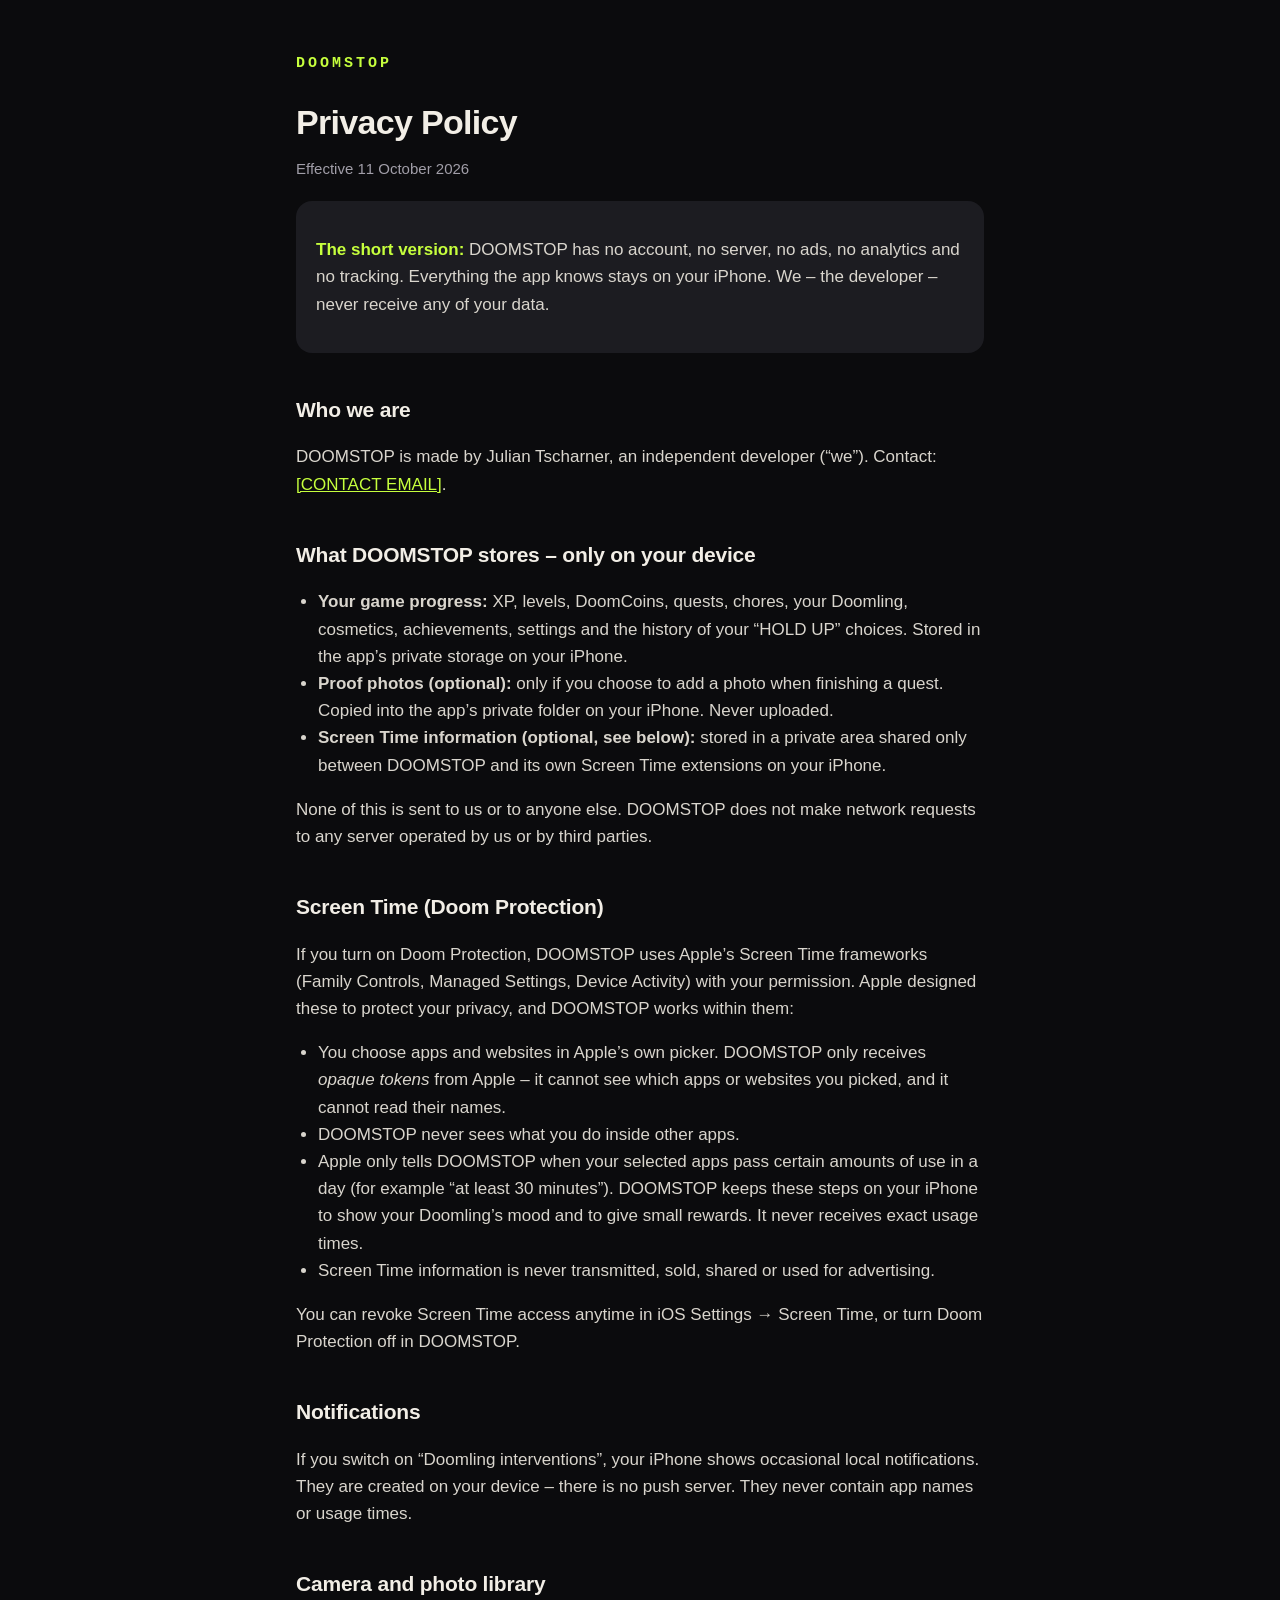
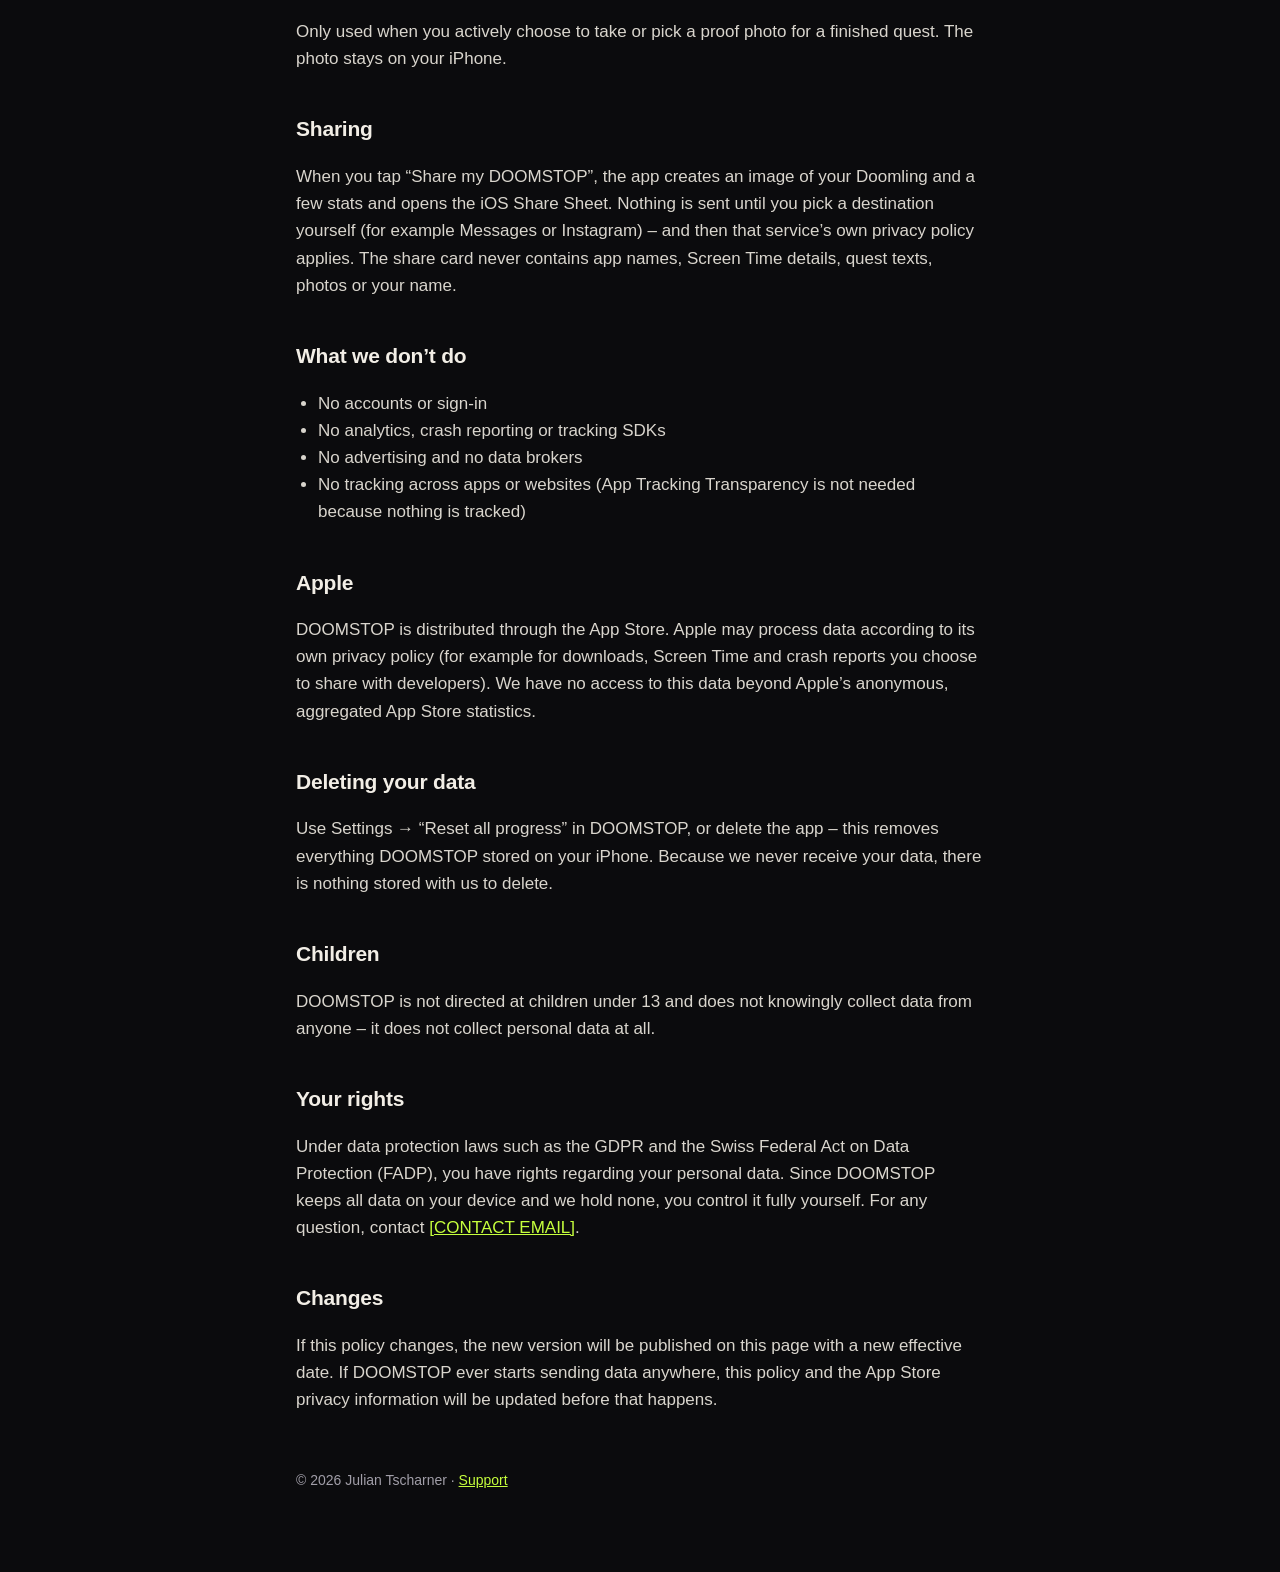
==== privacy.html @ 7f03ddbc "Publish DOOMSTOP site" ====
<!doctype html>
<html lang="en">
<head>
<meta charset="utf-8">
<meta name="viewport" content="width=device-width, initial-scale=1">
<title>DOOMSTOP – Privacy Policy</title>
<link rel="stylesheet" href="style.css">
</head>
<body>
<main>
<a class="logo" href="index.html">DOOMSTOP</a>
<h1>Privacy Policy</h1>
<p class="muted">Effective 11 October 2026</p>

<div class="card">
<p><strong>The short version:</strong> DOOMSTOP has no account, no server, no ads, no analytics and no tracking. Everything the app knows stays on your iPhone. We – the developer – never receive any of your data.</p>
</div>

<h2>Who we are</h2>
<p>DOOMSTOP is made by Julian Tscharner, an independent developer (“we”). Contact: <a href="mailto:[CONTACT EMAIL]">[CONTACT EMAIL]</a>.</p>

<h2>What DOOMSTOP stores – only on your device</h2>
<ul>
<li><strong>Your game progress:</strong> XP, levels, DoomCoins, quests, chores, your Doomling, cosmetics, achievements, settings and the history of your “HOLD UP” choices. Stored in the app’s private storage on your iPhone.</li>
<li><strong>Proof photos (optional):</strong> only if you choose to add a photo when finishing a quest. Copied into the app’s private folder on your iPhone. Never uploaded.</li>
<li><strong>Screen Time information (optional, see below):</strong> stored in a private area shared only between DOOMSTOP and its own Screen Time extensions on your iPhone.</li>
</ul>
<p>None of this is sent to us or to anyone else. DOOMSTOP does not make network requests to any server operated by us or by third parties.</p>

<h2>Screen Time (Doom Protection)</h2>
<p>If you turn on Doom Protection, DOOMSTOP uses Apple’s Screen Time frameworks (Family Controls, Managed Settings, Device Activity) with your permission. Apple designed these to protect your privacy, and DOOMSTOP works within them:</p>
<ul>
<li>You choose apps and websites in Apple’s own picker. DOOMSTOP only receives <em>opaque tokens</em> from Apple – it cannot see which apps or websites you picked, and it cannot read their names.</li>
<li>DOOMSTOP never sees what you do inside other apps.</li>
<li>Apple only tells DOOMSTOP when your selected apps pass certain amounts of use in a day (for example “at least 30 minutes”). DOOMSTOP keeps these steps on your iPhone to show your Doomling’s mood and to give small rewards. It never receives exact usage times.</li>
<li>Screen Time information is never transmitted, sold, shared or used for advertising.</li>
</ul>
<p>You can revoke Screen Time access anytime in iOS Settings → Screen Time, or turn Doom Protection off in DOOMSTOP.</p>

<h2>Notifications</h2>
<p>If you switch on “Doomling interventions”, your iPhone shows occasional local notifications. They are created on your device – there is no push server. They never contain app names or usage times.</p>

<h2>Camera and photo library</h2>
<p>Only used when you actively choose to take or pick a proof photo for a finished quest. The photo stays on your iPhone.</p>

<h2>Sharing</h2>
<p>When you tap “Share my DOOMSTOP”, the app creates an image of your Doomling and a few stats and opens the iOS Share Sheet. Nothing is sent until you pick a destination yourself (for example Messages or Instagram) – and then that service’s own privacy policy applies. The share card never contains app names, Screen Time details, quest texts, photos or your name.</p>

<h2>What we don’t do</h2>
<ul>
<li>No accounts or sign-in</li>
<li>No analytics, crash reporting or tracking SDKs</li>
<li>No advertising and no data brokers</li>
<li>No tracking across apps or websites (App Tracking Transparency is not needed because nothing is tracked)</li>
</ul>

<h2>Apple</h2>
<p>DOOMSTOP is distributed through the App Store. Apple may process data according to its own privacy policy (for example for downloads, Screen Time and crash reports you choose to share with developers). We have no access to this data beyond Apple’s anonymous, aggregated App Store statistics.</p>

<h2>Deleting your data</h2>
<p>Use Settings → “Reset all progress” in DOOMSTOP, or delete the app – this removes everything DOOMSTOP stored on your iPhone. Because we never receive your data, there is nothing stored with us to delete.</p>

<h2>Children</h2>
<p>DOOMSTOP is not directed at children under 13 and does not knowingly collect data from anyone – it does not collect personal data at all.</p>

<h2>Your rights</h2>
<p>Under data protection laws such as the GDPR and the Swiss Federal Act on Data Protection (FADP), you have rights regarding your personal data. Since DOOMSTOP keeps all data on your device and we hold none, you control it fully yourself. For any question, contact <a href="mailto:[CONTACT EMAIL]">[CONTACT EMAIL]</a>.</p>

<h2>Changes</h2>
<p>If this policy changes, the new version will be published on this page with a new effective date. If DOOMSTOP ever starts sending data anywhere, this policy and the App Store privacy information will be updated before that happens.</p>

<footer>© 2026 Julian Tscharner · <a href="support.html">Support</a></footer>
</main>
</body>
</html>
---- style.css ----
:root { --ink: #0B0B0D; --ink2: #1C1C21; --bone: #F2EEE6; --grey: #A19EA8; --lime: #C6FF3D; }
* { box-sizing: border-box; }
body { margin: 0; background: var(--ink); color: var(--bone); font: 17px/1.6 -apple-system, BlinkMacSystemFont, "SF Pro Text", "Segoe UI", Roboto, sans-serif; }
main { max-width: 720px; margin: 0 auto; padding: 48px 16px 80px; }
a { color: var(--lime); }
.logo { font: 800 15px/1 ui-monospace, Menlo, monospace; letter-spacing: 0.2em; color: var(--lime); text-decoration: none; }
h1 { font-size: 34px; line-height: 1.15; margin: 28px 0 8px; letter-spacing: -0.02em; }
h2 { font-size: 21px; margin: 40px 0 8px; letter-spacing: -0.01em; }
p, li { color: #D9D5CD; }
.muted { color: var(--grey); font-size: 15px; }
.card { background: var(--ink2); border-radius: 16px; padding: 18px 20px; margin: 20px 0; }
.card strong { color: var(--lime); }
ul { padding-left: 22px; }
footer { margin-top: 56px; color: var(--grey); font-size: 14px; }
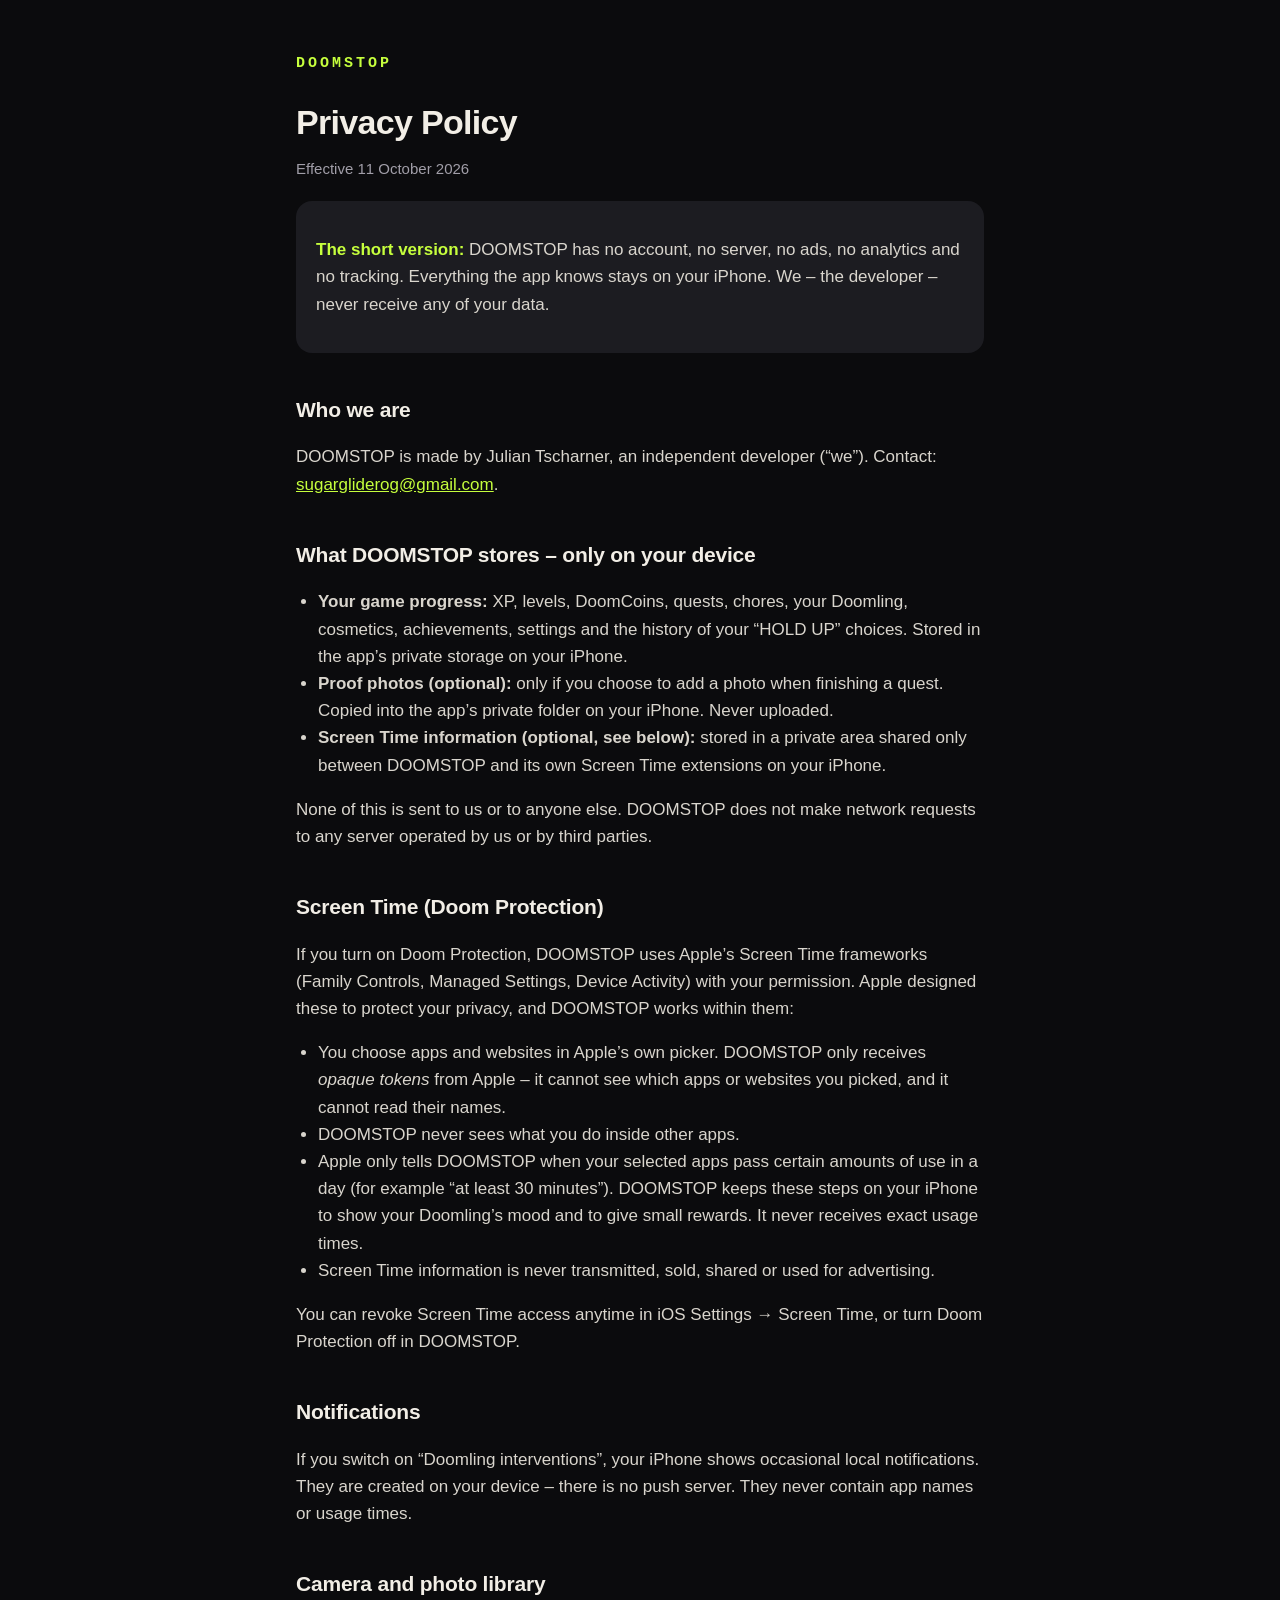
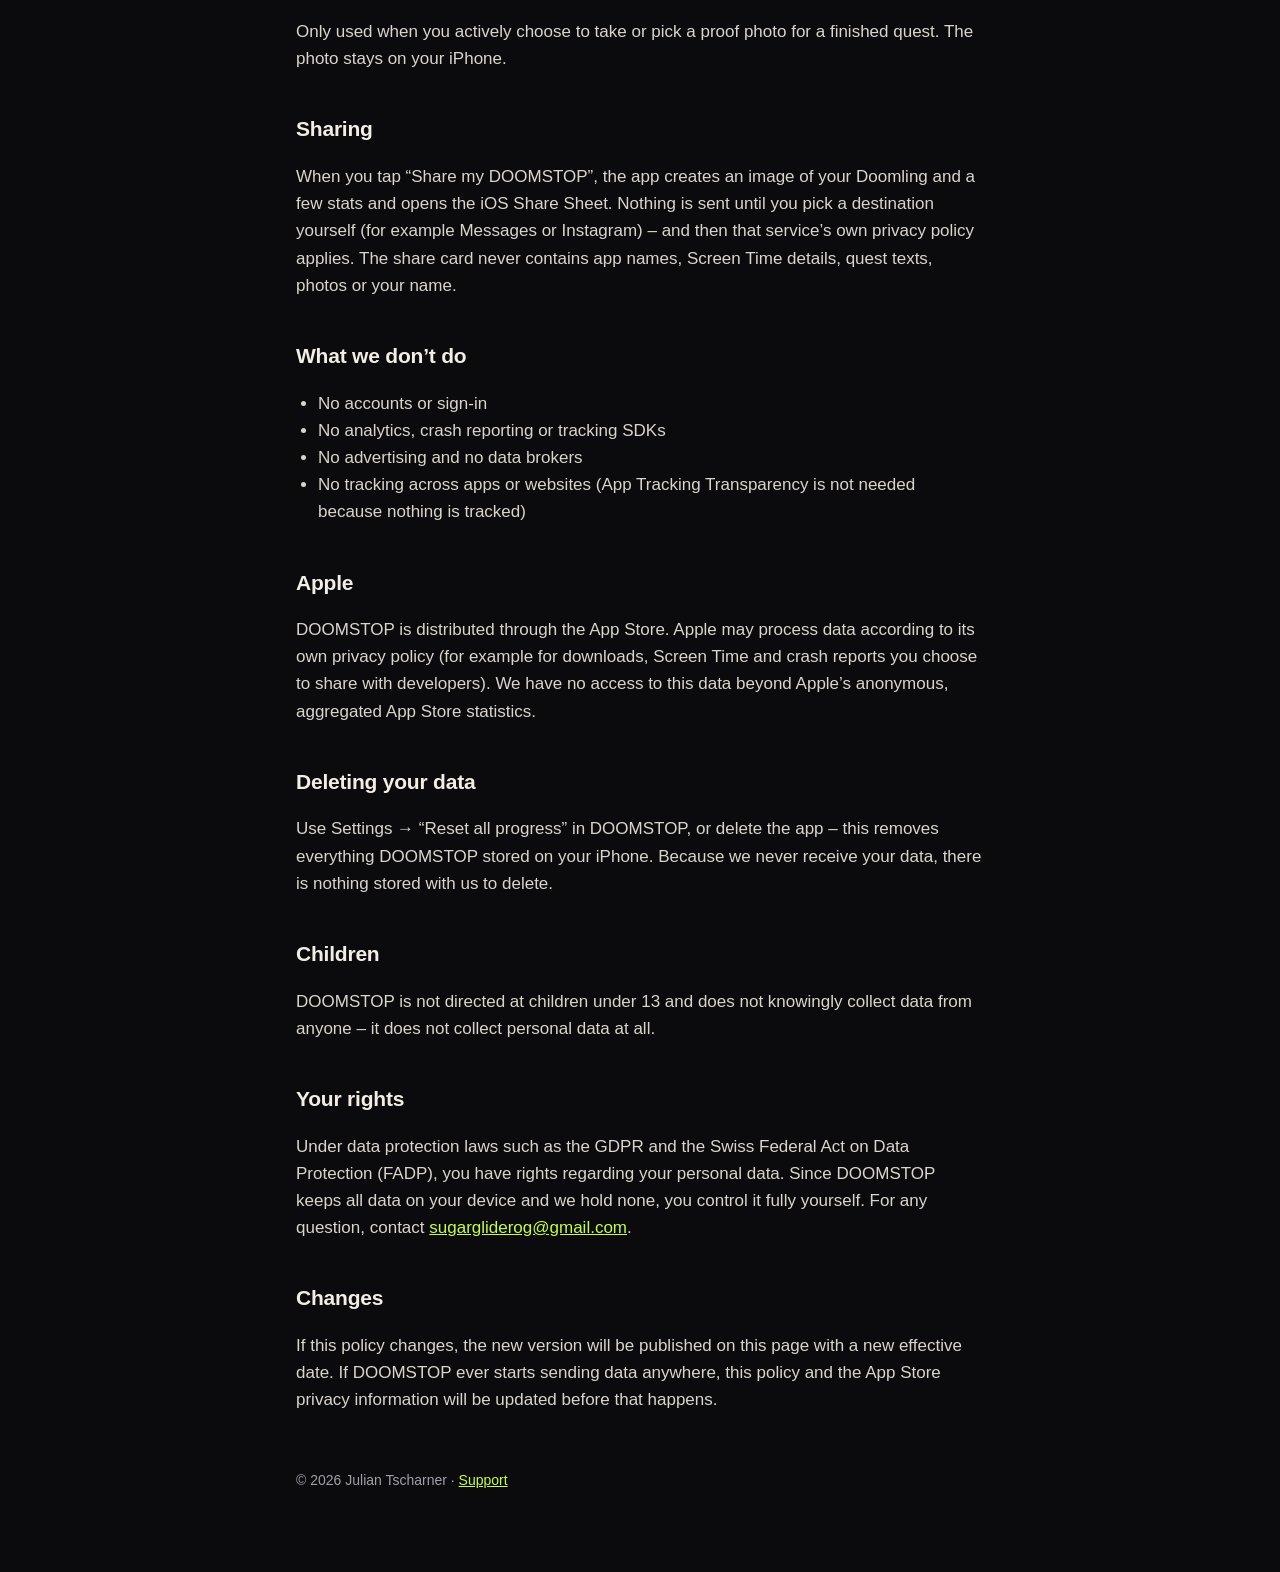
==== commit f320a39b: "Publish DOOMSTOP site" ====
--- a/privacy.html
+++ b/privacy.html
@@ -17,7 +17,7 @@
 </div>
 
 <h2>Who we are</h2>
-<p>DOOMSTOP is made by Julian Tscharner, an independent developer (“we”). Contact: <a href="mailto:[CONTACT EMAIL]">[CONTACT EMAIL]</a>.</p>
+<p>DOOMSTOP is made by Julian Tscharner, an independent developer (“we”). Contact: <a href="mailto:sugargliderog@gmail.com">sugargliderog@gmail.com</a>.</p>
 
 <h2>What DOOMSTOP stores – only on your device</h2>
 <ul>
@@ -64,7 +64,7 @@
 <p>DOOMSTOP is not directed at children under 13 and does not knowingly collect data from anyone – it does not collect personal data at all.</p>
 
 <h2>Your rights</h2>
-<p>Under data protection laws such as the GDPR and the Swiss Federal Act on Data Protection (FADP), you have rights regarding your personal data. Since DOOMSTOP keeps all data on your device and we hold none, you control it fully yourself. For any question, contact <a href="mailto:[CONTACT EMAIL]">[CONTACT EMAIL]</a>.</p>
+<p>Under data protection laws such as the GDPR and the Swiss Federal Act on Data Protection (FADP), you have rights regarding your personal data. Since DOOMSTOP keeps all data on your device and we hold none, you control it fully yourself. For any question, contact <a href="mailto:sugargliderog@gmail.com">sugargliderog@gmail.com</a>.</p>
 
 <h2>Changes</h2>
 <p>If this policy changes, the new version will be published on this page with a new effective date. If DOOMSTOP ever starts sending data anywhere, this policy and the App Store privacy information will be updated before that happens.</p>
